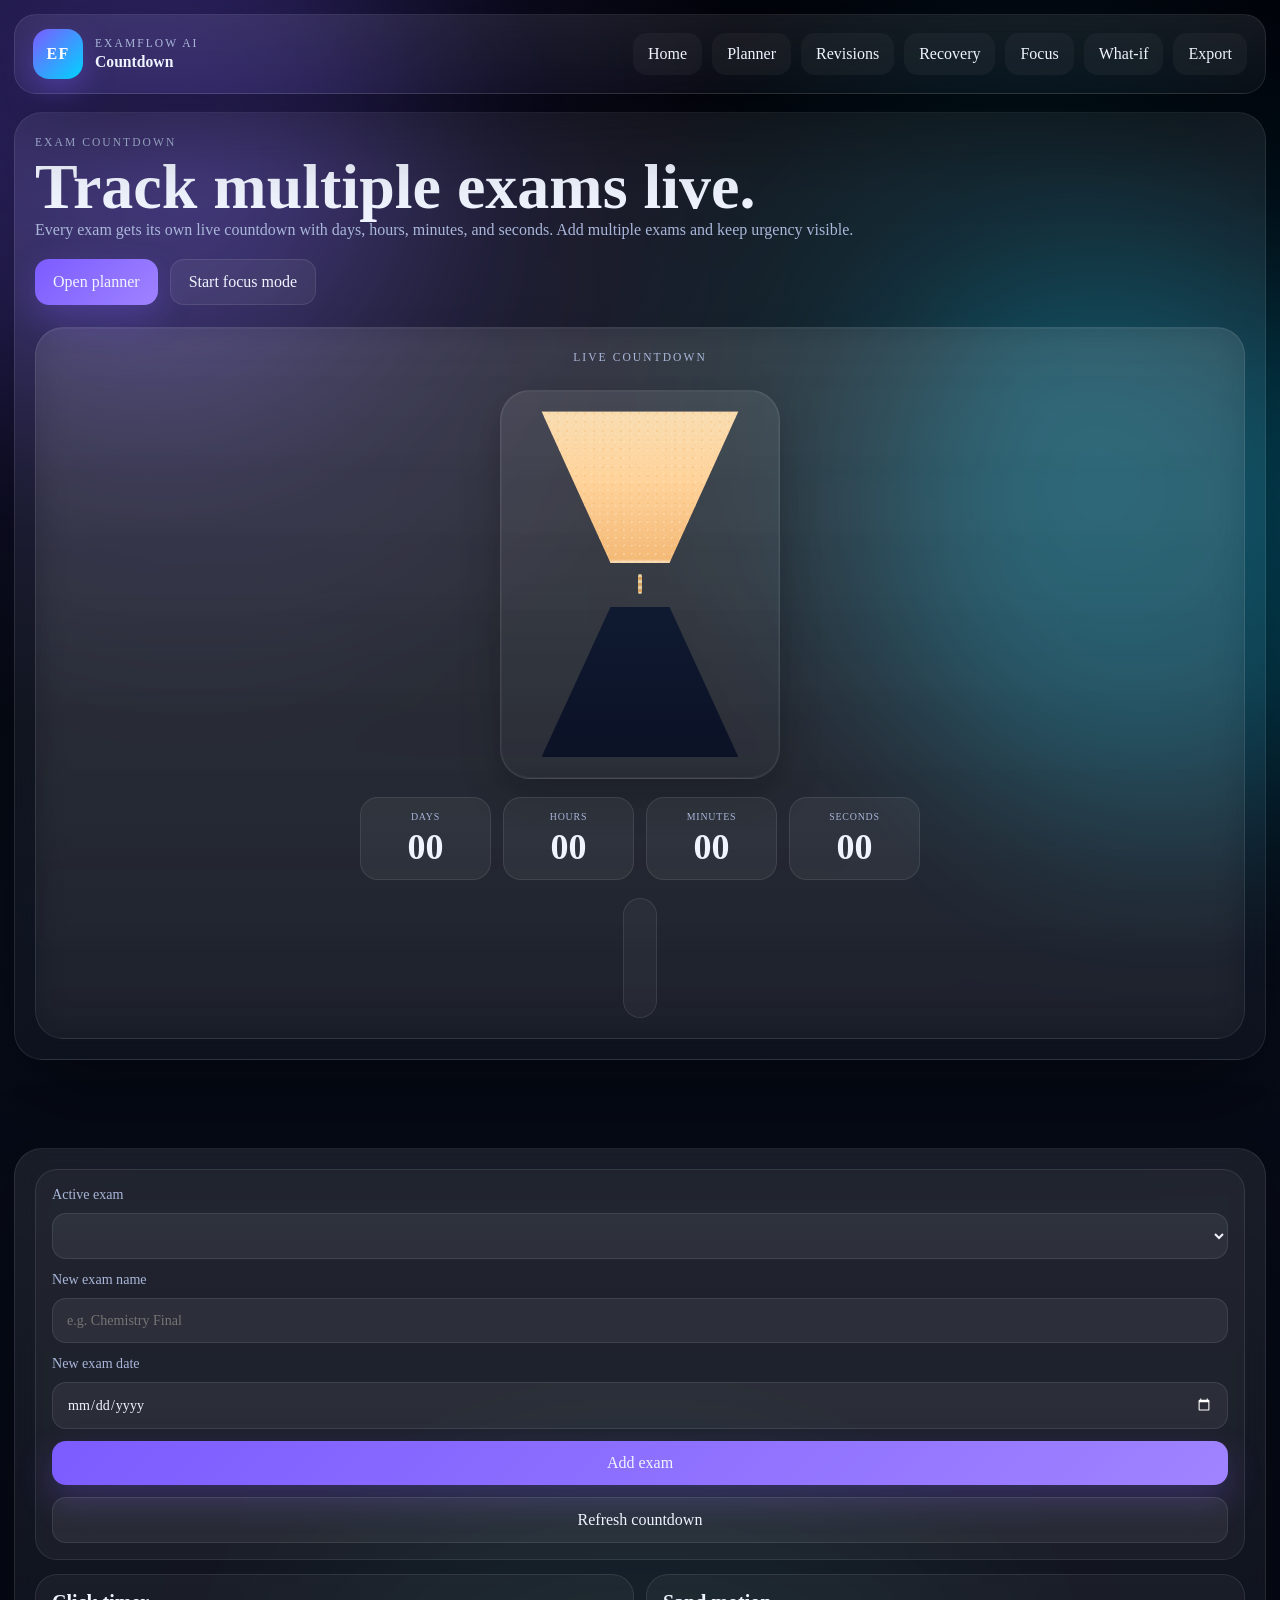
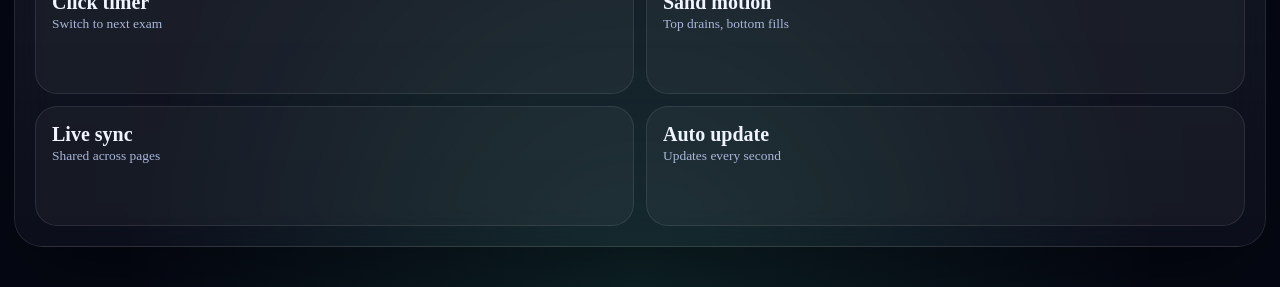
==== countdown.html @ 11ac5e99 "Add files via upload" ====
<!doctype html>
<html lang="en">
  <head>
    <meta charset="UTF-8" />
    <meta name="viewport" content="width=device-width, initial-scale=1.0" />
    <title>ExamFlow AI • Countdown</title>
    <link rel="stylesheet" href="styles.css" />
  </head>
  <body data-page="countdown">
    <div class="ambient ambient-a"></div>
    <div class="ambient ambient-b"></div>

    <header class="topbar glass">
      <a class="brand brand-inline" href="index.html">
        <div class="brand-mark">EF</div>
        <div>
          <p class="eyebrow">ExamFlow AI</p>
          <strong>Countdown</strong>
        </div>
      </a>
      <nav class="topnav">
        <a href="index.html">Home</a>
        <a href="planner.html">Planner</a>
        <a href="revisions.html">Revisions</a>
        <a href="recovery.html">Recovery</a>
        <a href="focus.html">Focus</a>
        <a href="rescheduler.html">What-if</a>
        <a href="export.html">Export</a>
      </nav>
    </header>

    <main class="page-layout two-col">
      <section class="page-shell">
        <section class="page-hero glass reveal">
          <div>
            <p class="eyebrow">Exam countdown</p>
            <h1>Track multiple exams live.</h1>
            <p>
              Every exam gets its own live countdown with days, hours, minutes,
              and seconds. Add multiple exams and keep urgency visible.
            </p>
            <div class="hero-actions">
              <a class="button primary" href="planner.html">Open planner</a>
              <a class="button secondary" href="focus.html">Start focus mode</a>
            </div>
          </div>
          <aside class="countdown-card glass-soft floating-card countdown-center">
            <p class="eyebrow">Live countdown</p>
            <button class="sand-timer" id="sandTimer" type="button" title="Click to switch to the next exam">
              <div class="hourglass-frame">
                <div class="hourglass-bulb top">
                  <div class="sand-top"></div>
                </div>
                <div class="hourglass-neck">
                  <div class="sand-stream"></div>
                </div>
                <div class="hourglass-bulb bottom">
                  <div class="sand-bottom"></div>
                </div>
              </div>
            </button>
            <div class="countdown-box-grid" id="countdownBoxes">
              <article class="count-box">
                <small>Days</small>
                <strong id="countBoxDays" class="count-val">00</strong>
              </article>
              <article class="count-box">
                <small>Hours</small>
                <strong id="countBoxHours" class="count-val">00</strong>
              </article>
              <article class="count-box">
                <small>Minutes</small>
                <strong id="countBoxMinutes" class="count-val">00</strong>
              </article>
              <article class="count-box">
                <small>Seconds</small>
                <strong id="countBoxSeconds" class="count-val">00</strong>
              </article>
            </div>
            <div class="summary-card" id="countdownSummary"></div>
          </aside>
        </section>

        <section class="metrics-grid" id="countdownPreview"></section>
        <section class="feature-page-grid" id="countdownList"></section>
      </section>

      <aside class="side-rail glass reveal">
        <div class="form-card">
          <label>
            Active exam
            <select id="countdownExamSelect"></select>
          </label>
          <label>
            New exam name
            <input id="countdownExamName" type="text" placeholder="e.g. Chemistry Final" />
          </label>
          <label>
            New exam date
            <input id="countdownExamDateNew" type="date" />
          </label>
          <button class="button primary" id="countdownAddExam">Add exam</button>
          <button class="button secondary" id="countdownRefresh">Refresh countdown</button>
        </div>

        <div class="summary-grid">
          <div class="metric-card"><strong>Click timer</strong><span>Switch to next exam</span></div>
          <div class="metric-card"><strong>Sand motion</strong><span>Top drains, bottom fills</span></div>
          <div class="metric-card"><strong>Live sync</strong><span>Shared across pages</span></div>
          <div class="metric-card"><strong>Auto update</strong><span>Updates every second</span></div>
        </div>
      </aside>
    </main>

    <script src="app.js"></script>
  </body>
</html>
---- styles.css ----
:root {
  color-scheme: dark;
  --bg: #050816;
  --panel: rgba(10, 16, 34, 0.74);
  --panel-2: rgba(14, 23, 47, 0.84);
  --line: rgba(255, 255, 255, 0.09);
  --text: #eff4ff;
  --muted: #aab7da;
  --accent: #7c5cff;
  --accent-2: #00d4ff;
  --accent-3: #55f8c7;
  --warn: #ffd166;
  --danger: #ff7d9d;
  --shadow: 0 30px 90px rgba(0, 0, 0, 0.42);
}

* { box-sizing: border-box; }

html { scroll-behavior: smooth; }

body {
  margin: 0;
  min-height: 100vh;
  font-family: Inter, "Segoe UI", system-ui, -apple-system, BlinkMacSystemFont, sans-serif;
  background:
    radial-gradient(circle at 15% 10%, rgba(124, 92, 255, 0.22), transparent 28%),
    radial-gradient(circle at 80% 20%, rgba(0, 212, 255, 0.16), transparent 24%),
    radial-gradient(circle at 50% 100%, rgba(85, 248, 199, 0.12), transparent 26%),
    linear-gradient(180deg, #02040b 0%, #070c18 48%, #050814 100%);
  color: var(--text);
  overflow-x: hidden;
}

body, button, input, select, textarea { font: inherit; }
button, input, select { border: 0; outline: 0; }
button { cursor: pointer; }
a { color: inherit; text-decoration: none; }

.ambient {
  position: fixed;
  width: 34rem;
  height: 34rem;
  border-radius: 50%;
  filter: blur(92px);
  opacity: 0.24;
  pointer-events: none;
  z-index: 0;
  animation: drift 18s ease-in-out infinite alternate;
}

.ambient-a { top: -9rem; left: -9rem; background: #7c5cff; }
.ambient-b { top: 18rem; right: -10rem; background: #00d4ff; animation-delay: -9s; }

.glass,
.glass-soft {
  background: linear-gradient(180deg, rgba(255, 255, 255, 0.08), rgba(255, 255, 255, 0.03));
  border: 1px solid var(--line);
  backdrop-filter: blur(18px);
  box-shadow: var(--shadow);
}

.glass-soft { box-shadow: inset 0 1px 0 rgba(255,255,255,.04); }

.topbar {
  position: sticky;
  top: 14px;
  z-index: 20;
  margin: 14px auto 0;
  width: min(1360px, calc(100% - 28px));
  border-radius: 22px;
  padding: 14px 18px;
  display: flex;
  align-items: center;
  justify-content: space-between;
  gap: 16px;
}

.brand {
  display: flex;
  gap: 12px;
  align-items: center;
}

.brand-inline strong { font-size: 0.98rem; }

.brand-mark {
  width: 50px;
  height: 50px;
  border-radius: 16px;
  display: grid;
  place-items: center;
  background: linear-gradient(135deg, var(--accent), var(--accent-2));
  font-weight: 900;
  letter-spacing: .08em;
  color: white;
  box-shadow: 0 12px 30px rgba(124,92,255,.35);
}

.eyebrow {
  margin: 0 0 4px;
  color: var(--muted);
  text-transform: uppercase;
  letter-spacing: .18em;
  font-size: .72rem;
}

h1, h2, h3, h4, p { margin-top: 0; }
h1 { margin-bottom: 0; font-size: clamp(2.6rem, 5vw, 5rem); line-height: .93; }
h2 { font-size: clamp(1.45rem, 2.4vw, 2.3rem); line-height: 1.02; margin-bottom: 0; }
h3 { font-size: 1.35rem; margin-bottom: 0; }
h4 { margin-bottom: 0; }

.topnav {
  display: flex;
  align-items: center;
  flex-wrap: wrap;
  gap: 10px;
  justify-content: flex-end;
}

.topnav a,
.pill {
  padding: 11px 14px;
  border-radius: 14px;
  background: rgba(255,255,255,.04);
  border: 1px solid transparent;
  color: var(--text);
  transition: transform 180ms ease, background 180ms ease, border-color 180ms ease;
}

.topnav a:hover,
.pill:hover,
.pill.active {
  transform: translateY(-1px);
  background: rgba(124,92,255,.15);
  border-color: rgba(124,92,255,.28);
}

.button {
  display: inline-flex;
  align-items: center;
  justify-content: center;
  gap: 10px;
  padding: 13px 18px;
  border-radius: 14px;
  color: var(--text);
  transition: transform 180ms ease, box-shadow 180ms ease, background 180ms ease;
  position: relative;
  overflow: hidden;
}

.button::after {
  content: "";
  position: absolute;
  inset: 0;
  background: linear-gradient(135deg, rgba(255,255,255,.2), transparent 55%);
  opacity: 0;
  transition: opacity 180ms ease;
}

.button:hover { transform: translateY(-1px); }
.button:hover::after { opacity: 1; }

.primary { background: linear-gradient(135deg, var(--accent), #9f83ff); box-shadow: 0 14px 34px rgba(124,92,255,.28); }
.secondary { background: rgba(255,255,255,.06); border: 1px solid var(--line); }
.glow { box-shadow: 0 18px 48px rgba(0, 212, 255, .18); }

.home-layout,
.page-layout {
  position: relative;
  z-index: 1;
  width: min(1360px, calc(100% - 28px));
  margin: 18px auto 40px;
}

.home-layout { display: grid; gap: 22px; }

.hero-home,
.page-hero,
.showcase-panel,
.card,
.feature-card,
.countdown-card,
.preview-card,
.panel,
.side-rail {
  border-radius: 28px;
}

.hero-home {
  display: grid;
  grid-template-columns: minmax(0, 1.3fr) minmax(320px, .8fr);
  gap: 22px;
  padding: 24px;
  min-height: 520px;
  align-items: stretch;
}

.hero-copy { max-width: 66ch; color: var(--muted); line-height: 1.75; font-size: 1.04rem; }
.hero-actions { display: flex; gap: 12px; flex-wrap: wrap; }
.hero-actions-wrap { margin: 24px 0; }

.quick-form {
  padding: 16px;
  border-radius: 22px;
  display: grid;
  grid-template-columns: repeat(4, minmax(0, 1fr));
  gap: 14px;
}

.quick-form label,
.form-card label,
.control label,
.stacked-field label {
  display: grid;
  gap: 10px;
  color: var(--muted);
  font-size: .88rem;
}

input[type="date"],
input[type="file"],
input[type="text"],
input[type="number"],
input[type="search"],
select,
textarea {
  width: 100%;
  color: var(--text);
  background: rgba(255,255,255,.06);
  border: 1px solid var(--line);
  border-radius: 14px;
  padding: 13px 14px;
}

input[type="range"] { width: 100%; accent-color: var(--accent); }

.countdown-card {
  padding: 20px;
  display: grid;
  gap: 18px;
  align-content: start;
}

.countdown-card.countdown-center {
  align-content: center;
  justify-items: center;
  text-align: center;
}

.sand-timer {
  width: min(280px, 92%);
  aspect-ratio: 0.72;
  background: transparent;
  border: 0;
  padding: 0;
  display: grid;
  place-items: center;
  cursor: pointer;
  transition: transform 240ms ease;
}

.sand-timer:hover {
  transform: translateY(-2px) scale(1.01);
}

.sand-timer.flip {
  animation: sandFlip 800ms ease;
}

.hourglass-frame {
  width: 100%;
  height: 100%;
  display: grid;
  grid-template-rows: 1fr 20px 1fr;
  gap: 8px;
  padding: 16px;
  border-radius: 30px;
  background: linear-gradient(180deg, rgba(255,255,255,.08), rgba(255,255,255,.02));
  border: 1px solid var(--line);
  box-shadow: inset 0 0 0 1px rgba(255,255,255,.04), 0 14px 40px rgba(0,0,0,.24);
}

.hourglass-bulb {
  position: relative;
  overflow: hidden;
  border: 1px solid rgba(255,255,255,.18);
  background: linear-gradient(180deg, rgba(14, 25, 49, 0.96), rgba(10, 17, 38, 0.9));
}

.hourglass-bulb.top {
  clip-path: polygon(10% 3%, 90% 3%, 62% 98%, 38% 98%);
  border-radius: 14px;
}

.hourglass-bulb.bottom {
  clip-path: polygon(38% 3%, 62% 3%, 90% 97%, 10% 97%);
  border-radius: 14px;
}

.sand-top,
.sand-bottom {
  position: absolute;
  left: 0;
  right: 0;
  background: linear-gradient(180deg, #f8ddb2, #ffd39b 45%, #f3b875 100%);
  overflow: hidden;
}

.sand-top {
  top: 0;
  height: calc((100 - var(--sand-progress, 0)) * 1%);
  transition: height 980ms linear;
}

.sand-bottom {
  bottom: 0;
  height: calc(var(--sand-progress, 0) * 1%);
  transition: height 980ms linear;
}

.sand-top::before,
.sand-bottom::before {
  content: "";
  position: absolute;
  inset: 0;
  background:
    radial-gradient(circle at 20% 22%, rgba(255, 239, 210, .8) 0 1px, transparent 1px),
    radial-gradient(circle at 45% 55%, rgba(246, 184, 105, .7) 0 1px, transparent 1px),
    radial-gradient(circle at 72% 68%, rgba(250, 207, 153, .8) 0 1px, transparent 1px);
  background-size: 8px 8px, 9px 9px, 10px 10px;
  opacity: .45;
  animation: grainDrift 4s linear infinite;
}

.sand-top::after,
.sand-bottom::after {
  content: "";
  position: absolute;
  left: 0;
  right: 0;
  height: 6px;
  background: radial-gradient(ellipse at center, rgba(255, 248, 231, .6), transparent 70%);
}

.sand-top::after { bottom: 0; }
.sand-bottom::after { top: 0; }

.sand-timer.sand-tick .sand-top::before,
.sand-timer.sand-tick .sand-bottom::before {
  animation-duration: 1.2s;
}

.hourglass-neck {
  position: relative;
  display: grid;
  place-items: center;
}

.sand-stream {
  width: 4px;
  height: 100%;
  border-radius: 999px;
  background:
    repeating-linear-gradient(
      180deg,
      rgba(255, 228, 176, .95) 0 3px,
      rgba(245, 183, 104, .92) 3px 6px
    );
  opacity: calc(.2 + (100 - var(--sand-progress, 0)) / 140);
  transition: opacity 350ms ease, filter 220ms ease;
  animation: sandStreamFlow 300ms linear infinite;
}

.sand-timer.sand-tick .sand-stream {
  filter: drop-shadow(0 0 6px rgba(255, 216, 149, .65));
}

.countdown-box-grid {
  width: 100%;
  max-width: 560px;
  display: grid;
  grid-template-columns: repeat(4, minmax(0, 1fr));
  gap: 12px;
  justify-content: center;
}

.count-box {
  padding: 14px 10px;
  border-radius: 18px;
  background: rgba(255,255,255,.05);
  border: 1px solid var(--line);
  display: grid;
  gap: 6px;
  text-align: center;
  justify-items: center;
}

.count-box small {
  color: var(--muted);
  text-transform: uppercase;
  letter-spacing: .08em;
  font-size: .62rem;
  line-height: 1.1;
  width: 100%;
  text-align: center;
  white-space: nowrap;
}

.count-val {
  display: block;
  font-size: clamp(1.5rem, 3.2vw, 2.25rem);
  line-height: 1;
}

.count-val.tick {
  animation: countTick 320ms ease;
}

.countdown-ring {
  aspect-ratio: 1;
  border-radius: 50%;
  display: grid;
  place-items: center;
  background:
    conic-gradient(var(--accent) calc(var(--progress, 0) * 1%), rgba(255,255,255,.07) 0);
  padding: 14px;
  position: relative;
}

.countdown-ring::before {
  content: "";
  position: absolute;
  inset: 18px;
  border-radius: 50%;
  background: linear-gradient(180deg, rgba(11, 18, 40, 0.92), rgba(11, 18, 40, 0.78));
  border: 1px solid rgba(255,255,255,.07);
}

.countdown-ring > div {
  position: relative;
  z-index: 1;
  text-align: center;
}

.countdown-ring strong {
  display: block;
  font-size: clamp(3rem, 8vw, 5.6rem);
  line-height: .9;
}

.countdown-ring span { color: var(--muted); text-transform: uppercase; letter-spacing: .18em; font-size: .74rem; }

.mini-grid {
  display: grid;
  grid-template-columns: repeat(2, minmax(0, 1fr));
  gap: 12px;
}

.mini-card,
.stat-card,
.feature-card,
.metric-card,
.timeline-card,
.task-card,
.note-card,
.export-card,
.mock-card,
.summary-card {
  background: rgba(255,255,255,.04);
  border: 1px solid var(--line);
}

.mini-card {
  padding: 14px;
  border-radius: 18px;
}

.mini-card strong,
.metric-card strong,
.feature-card strong,
.summary-card strong {
  display: block;
  font-size: 1.25rem;
}

.mini-card span,
.metric-card span,
.feature-card span,
.summary-card span { color: var(--muted); font-size: .84rem; }

.feature-strip {
  display: grid;
  grid-template-columns: repeat(7, minmax(0, 1fr));
  gap: 14px;
}

.feature-card {
  padding: 18px;
  border-radius: 24px;
  display: grid;
  gap: 12px;
  min-height: 190px;
  transform: translateY(0);
  transition: transform 220ms ease, border-color 220ms ease, box-shadow 220ms ease;
  position: relative;
  overflow: hidden;
}

.feature-card:hover {
  transform: translateY(-6px);
  border-color: rgba(124,92,255,.35);
  box-shadow: 0 24px 52px rgba(0,0,0,.3);
}

.feature-card::after {
  content: "";
  position: absolute;
  inset: auto -18% -45% auto;
  width: 140px;
  height: 140px;
  border-radius: 50%;
  background: radial-gradient(circle, rgba(124,92,255,.4), transparent 68%);
  opacity: 0.75;
}

.showcase-grid {
  display: grid;
  grid-template-columns: 1.05fr .95fr;
  gap: 22px;
}

.showcase-panel,
.panel,
.page-hero,
.side-rail { padding: 20px; }

.panel-head {
  display: flex;
  justify-content: space-between;
  gap: 14px;
  align-items: flex-start;
  margin-bottom: 18px;
}

.badge {
  padding: 10px 12px;
  border-radius: 999px;
  background: rgba(76, 224, 160, 0.14);
  color: #affee0;
  border: 1px solid rgba(76, 224, 160, 0.2);
  font-size: .8rem;
  white-space: nowrap;
}

.badge.subtle { background: rgba(255,255,255,.05); color: var(--muted); border-color: var(--line); }

.mock-calendar,
.timeline,
.revision-timeline,
.recovery-list,
.export-grid,
.feature-page-grid,
.planner-grid,
.focus-grid,
.rescheduler-grid {
  display: grid;
  gap: 14px;
}

.mock-calendar {
  grid-template-columns: repeat(2, minmax(0, 1fr));
}

.day-card,
.timeline-card,
.task-card,
.note-card,
.export-card,
.metric-card,
.summary-card {
  border-radius: 22px;
  padding: 16px;
}

.day-card {
  min-height: 160px;
  background: rgba(255,255,255,.035);
  border: 1px solid var(--line);
  transition: transform 200ms ease, border-color 200ms ease;
}

.day-card:hover { transform: translateY(-3px); border-color: rgba(0,212,255,.25); }

.day-head {
  display: flex;
  justify-content: space-between;
  gap: 10px;
  align-items: baseline;
  margin-bottom: 12px;
}

.day-head small,
.timeline-card p,
.task-card p,
.note-card p,
.export-card p,
.metric-card p,
.summary-card p,
.helper,
.hint,
.muted {
  color: var(--muted);
}

.timeline-card,
.task-card,
.note-card,
.export-card,
.summary-card,
.metric-card {
  background: rgba(255,255,255,.04);
  border: 1px solid var(--line);
}

.timeline-card {
  position: relative;
  overflow: hidden;
}

button.timeline-card {
  width: 100%;
  text-align: left;
  cursor: pointer;
}

.active-countdown-card {
  border-color: rgba(124,92,255,.45);
  box-shadow: 0 0 0 1px rgba(124,92,255,.25), 0 18px 42px rgba(0,0,0,.24);
}

.timeline-card::before {
  content: "";
  position: absolute;
  inset: 0 auto 0 0;
  width: 4px;
  border-radius: 999px;
  background: linear-gradient(180deg, var(--accent), var(--accent-2));
}

.timeline-card strong,
.task-card strong,
.export-card strong,
.summary-card strong { display: block; margin-bottom: 6px; }

.timeline-card span,
.task-card span { color: var(--muted); font-size: .85rem; }

.planner-grid {
  grid-template-columns: 1.2fr .8fr;
}

.table-wrap {
  overflow: auto;
  border-radius: 20px;
  border: 1px solid var(--line);
}

table {
  width: 100%;
  min-width: 860px;
  border-collapse: collapse;
  background: rgba(0,0,0,.1);
}

th, td {
  padding: 14px;
  text-align: left;
  border-bottom: 1px solid rgba(255,255,255,.06);
}

th {
  text-transform: uppercase;
  letter-spacing: .08em;
  font-size: .78rem;
  color: var(--muted);
  background: rgba(255,255,255,.03);
}

td { font-size: .92rem; }

.pill,
.task-pill,
.priority-pill,
.status-pill,
.chip,
.tag,
.round-badge {
  display: inline-flex;
  align-items: center;
  justify-content: center;
  border-radius: 999px;
}

.task-pill {
  padding: 9px 11px;
  background: rgba(255,255,255,.06);
  margin-bottom: 8px;
}

.task-pill.revision { background: rgba(0,212,255,.14); color: #bff7ff; }
.task-pill.mock { background: rgba(255,209,102,.14); color: #ffe6a0; }
.task-pill.recovery { background: rgba(255,125,157,.13); color: #ffc7d5; }

.priority-pill { padding: 7px 10px; background: rgba(124,92,255,.16); color: #e0d9ff; }
.status-pill, .chip, .tag { padding: 7px 10px; background: rgba(255,255,255,.06); color: var(--muted); }

.calendar-heatmap {
  display: grid;
  grid-template-columns: repeat(7, minmax(0, 1fr));
  gap: 10px;
}

.side-rail .calendar-heatmap {
  grid-template-columns: 1fr;
  max-height: 520px;
  overflow: auto;
  padding-right: 4px;
}

.side-rail .heat-cell {
  min-height: 96px;
}

.heat-cell {
  min-height: 88px;
  padding: 12px;
  border-radius: 18px;
  background: rgba(255,255,255,.04);
  border: 1px solid var(--line);
  display: grid;
  align-content: start;
  gap: 6px;
}

.heat-cell strong { display: block; margin-bottom: 8px; }
.heat-cell small { color: var(--muted); }

.focus-grid { grid-template-columns: 1.1fr .9fr; }
.task-list { list-style: none; padding: 0; margin: 0; display: grid; gap: 12px; }
.task-list li,
.progress-row,
.feature-row,
.form-card,
.planner-sidebar,
.focus-panel,
.timer-panel,
.rescheduler-panel {
  border-radius: 22px;
  padding: 16px;
  background: rgba(255,255,255,.04);
  border: 1px solid var(--line);
}

.task-list li {
  display: grid;
  gap: 10px;
}

.task-list header,
.task-head,
.feature-head {
  display: flex;
  justify-content: space-between;
  gap: 12px;
  align-items: baseline;
}

.task-actions,
.timer-controls,
.export-actions,
.action-row { display: flex; gap: 10px; flex-wrap: wrap; }

.task-actions button,
.timer-controls button,
.export-actions button,
.action-row button { padding: 9px 12px; border-radius: 12px; color: var(--text); background: rgba(255,255,255,.08); }

.timer-panel {
  background: linear-gradient(180deg, rgba(124,92,255,.16), rgba(255,255,255,.04));
}

.timer-ring {
  margin: 12px auto 0;
  width: min(260px, 100%);
  aspect-ratio: 1;
  border-radius: 50%;
  display: grid;
  place-items: center;
  background: conic-gradient(var(--accent-2) calc(var(--timer-progress, 0) * 1%), rgba(255,255,255,.08) 0);
  padding: 14px;
}

.timer-ring > div {
  width: 100%;
  height: 100%;
  border-radius: 50%;
  background: linear-gradient(180deg, rgba(10,16,35,.96), rgba(11,17,37,.82));
  display: grid;
  place-items: center;
}

.timer-ring strong { font-size: clamp(2.4rem, 5vw, 3.8rem); }

.rescheduler-grid { grid-template-columns: repeat(3, minmax(0, 1fr)); }

.preview-card {
  padding: 18px;
  border-radius: 22px;
  background: rgba(255,255,255,.04);
  border: 1px solid var(--line);
}

.page-hero {
  display: grid;
  grid-template-columns: minmax(0, 1.2fr) minmax(320px, .8fr);
  gap: 22px;
  margin-bottom: 22px;
  min-height: 300px;
  align-items: center;
}

.page-hero p { color: var(--muted); line-height: 1.7; }

.page-shell {
  display: grid;
  gap: 22px;
}

.page-layout.two-col {
  display: grid;
  grid-template-columns: minmax(0, 1.18fr) minmax(320px, .82fr);
  gap: 22px;
}

.side-rail {
  display: grid;
  gap: 14px;
  align-content: start;
}

.side-links { display: grid; gap: 10px; }

.side-links a {
  padding: 12px 14px;
  border-radius: 14px;
  background: rgba(255,255,255,.04);
  border: 1px solid var(--line);
}

.summary-grid,
.metrics-grid {
  display: grid;
  grid-template-columns: repeat(2, minmax(0, 1fr));
  gap: 12px;
}

.summary-card,
.metric-card { min-height: 120px; }

.summary-card.compact {
  min-height: 0;
  padding: 14px;
}

.floating-card,
.floating-panel { animation: float 7s ease-in-out infinite; }

.reveal { animation: rise 700ms ease both; }
.reveal:nth-child(2) { animation-delay: 80ms; }
.reveal:nth-child(3) { animation-delay: 140ms; }

.feature-card:nth-child(1) { animation: pulse 8s ease-in-out infinite; }
.feature-card:nth-child(2) { animation: pulse 8s ease-in-out infinite 1s; }
.feature-card:nth-child(3) { animation: pulse 8s ease-in-out infinite 2s; }

.form-card {
  display: grid;
  gap: 12px;
}

.stacked-field { display: grid; gap: 8px; }

.divider { height: 1px; background: rgba(255,255,255,.08); margin: 4px 0; }

.timeline,
.revision-timeline,
.recovery-list,
.export-grid,
.feature-page-grid,
.planner-grid,
.focus-grid,
.rescheduler-grid,
.summary-grid,
.metrics-grid { align-items: start; }

.no-wrap { white-space: nowrap; }

.loader-line {
  height: 4px;
  border-radius: 999px;
  background: linear-gradient(90deg, var(--accent), var(--accent-2), var(--accent-3));
  background-size: 200% 100%;
  animation: shimmer 4s linear infinite;
}

.ai-status-row {
  display: flex;
  align-items: center;
  justify-content: space-between;
  gap: 10px;
  margin-bottom: 14px;
  flex-wrap: wrap;
}

#aiProviderMeta {
  text-align: right;
  max-width: 100%;
  opacity: .86;
}

#aiNotesGrid,
#aiBackupGrid {
  margin-top: 14px;
}

.ai-note-card {
  border-radius: 18px;
  padding: 14px;
  background: rgba(255,255,255,.04);
  border: 1px solid var(--line);
  line-height: 1.6;
}

.ai-note-card strong {
  display: block;
  margin-bottom: 6px;
}

.ai-table-wrap {
  margin-top: 14px;
}

.ai-table-wrap td {
  vertical-align: top;
  line-height: 1.6;
  font-size: .96rem;
}

.ai-loading {
  position: relative;
}

.ai-loading::after {
  content: "";
  position: absolute;
  inset: 0;
  background: linear-gradient(90deg, transparent, rgba(255,255,255,.08), transparent);
  animation: shimmer 1.2s linear infinite;
  pointer-events: none;
}

@keyframes drift {
  from { transform: translate3d(0,0,0) scale(1); }
  to { transform: translate3d(20px, -16px, 0) scale(1.06); }
}

@keyframes float {
  0%, 100% { transform: translateY(0px); }
  50% { transform: translateY(-8px); }
}

@keyframes rise {
  from { opacity: 0; transform: translateY(24px); }
  to { opacity: 1; transform: translateY(0); }
}

@keyframes pulse {
  0%, 100% { box-shadow: 0 16px 40px rgba(0,0,0,.18); }
  50% { box-shadow: 0 24px 60px rgba(0,212,255,.08); }
}

@keyframes shimmer {
  from { background-position: 0% 50%; }
  to { background-position: 200% 50%; }
}

@keyframes countTick {
  0% { transform: translateY(4px); opacity: .45; }
  100% { transform: translateY(0); opacity: 1; }
}

@keyframes sandFlip {
  0% { transform: rotate(0deg); }
  50% { transform: rotate(180deg) scale(1.02); }
  100% { transform: rotate(360deg); }
}

@keyframes grainDrift {
  0% { transform: translateY(0); }
  100% { transform: translateY(8px); }
}

@keyframes sandStreamFlow {
  from { background-position: 0 0; }
  to { background-position: 0 6px; }
}

@media (max-width: 1280px) {
  .hero-home,
  .showcase-grid,
  .planner-grid,
  .page-hero,
  .page-layout.two-col,
  .focus-grid { grid-template-columns: 1fr; }

  .feature-strip { grid-template-columns: repeat(3, minmax(0, 1fr)); }
  .rescheduler-grid { grid-template-columns: repeat(2, minmax(0, 1fr)); }
}

@media (max-width: 860px) {
  .topbar { width: min(100%, calc(100% - 16px)); top: 8px; padding: 12px 14px; }
  .home-layout, .page-layout { width: min(100%, calc(100% - 16px)); }
  .feature-strip, .mock-calendar, .mini-grid, .summary-grid, .metrics-grid, .rescheduler-grid { grid-template-columns: 1fr 1fr; }
  .quick-form { grid-template-columns: 1fr 1fr; }
  table { min-width: 760px; }
}

@media (max-width: 620px) {
  .topbar { flex-direction: column; align-items: stretch; }
  .topnav { justify-content: flex-start; }
  .feature-strip, .mock-calendar, .mini-grid, .summary-grid, .metrics-grid, .rescheduler-grid, .quick-form { grid-template-columns: 1fr; }
  .countdown-ring strong { font-size: 3.2rem; }
  .countdown-box-grid { grid-template-columns: repeat(2, minmax(0, 1fr)); }
}

@media print {
  body { background: white; color: #111; }
  .ambient, .topbar, .button, .export-actions, .side-rail, .hero-actions, .quick-form { display: none !important; }
  .glass, .glass-soft, .feature-card, .day-card, .timeline-card, .task-card, .note-card, .export-card, .metric-card, .summary-card { box-shadow: none; background: white; color: #111; border-color: #ddd; }
}
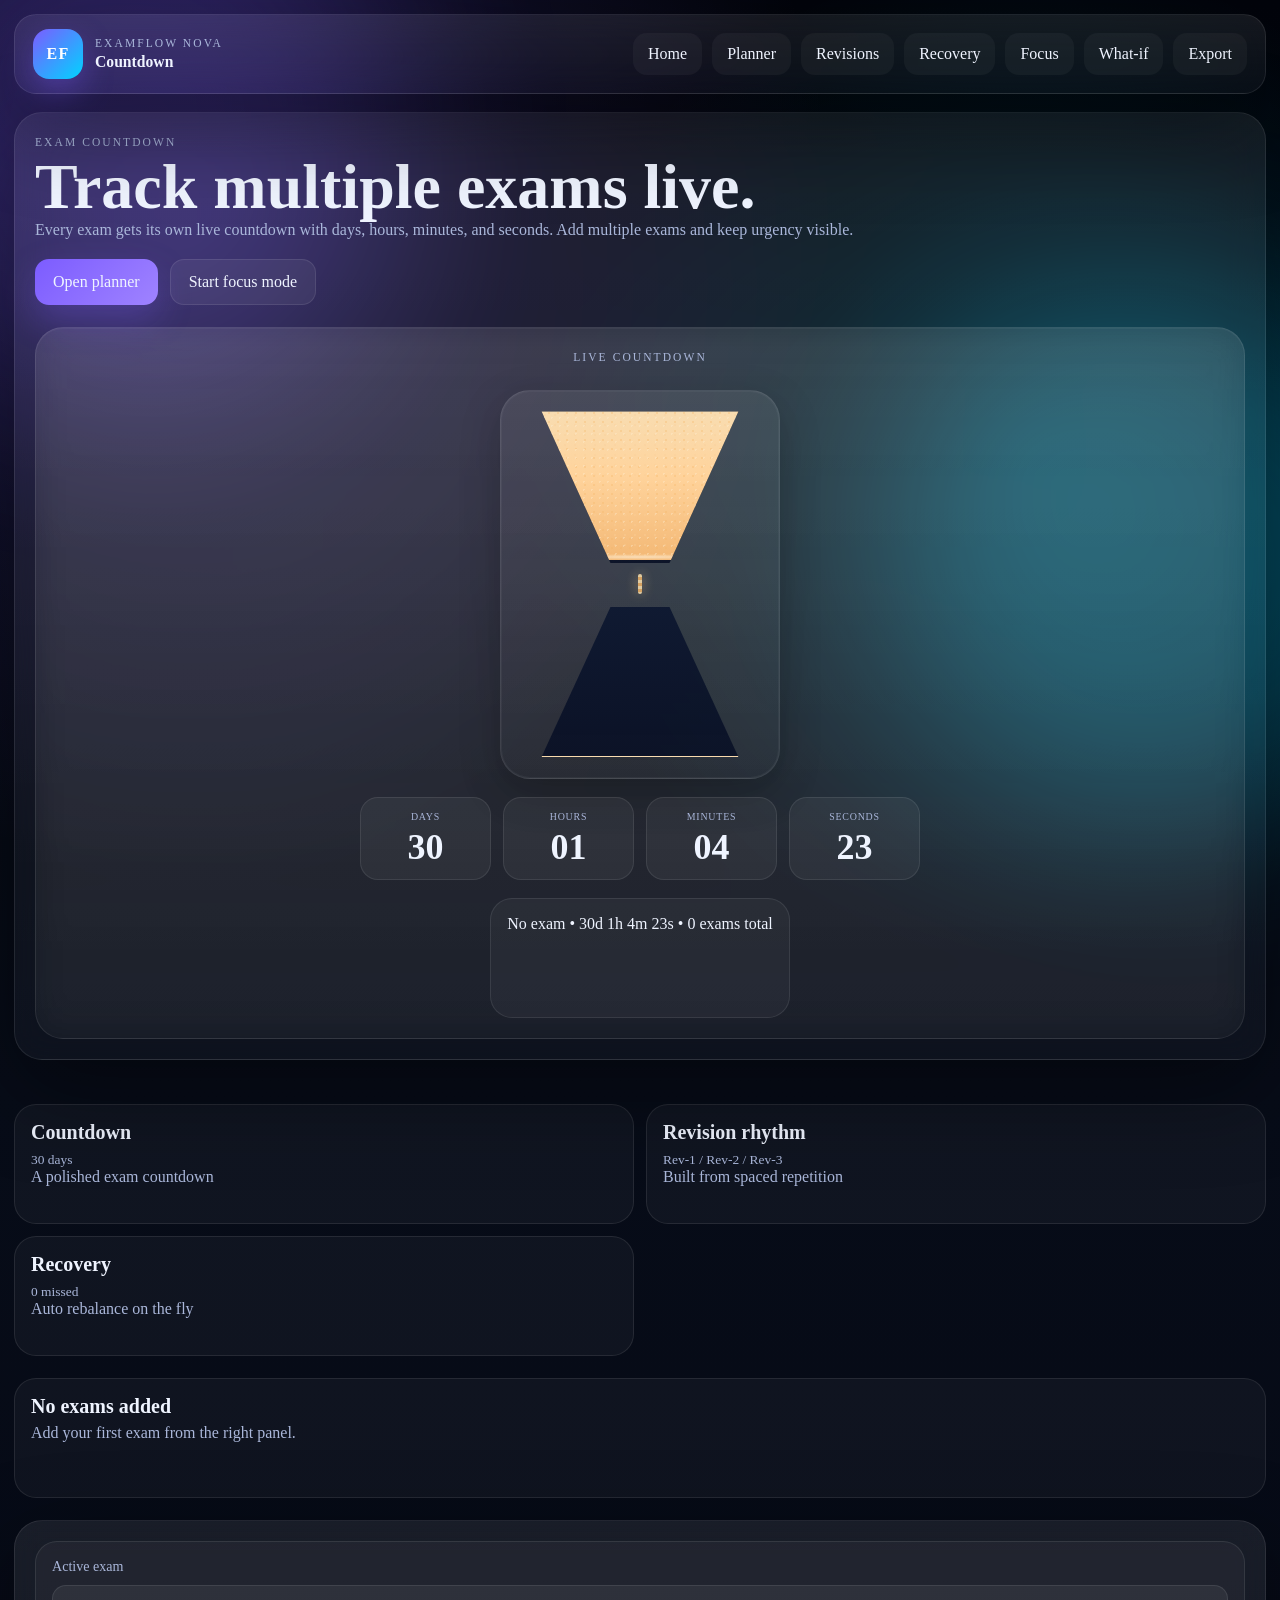
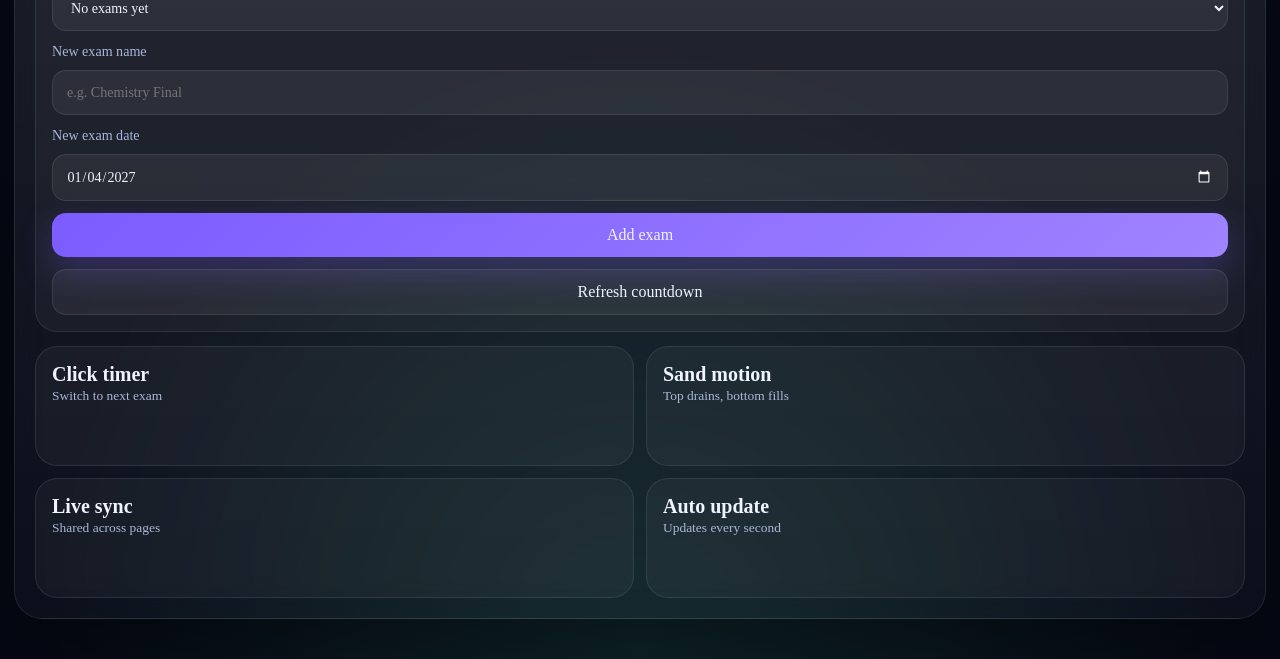
==== commit 8098e774: "Update countdown.html" ====
--- a/countdown.html
+++ b/countdown.html
@@ -3,7 +3,7 @@
   <head>
     <meta charset="UTF-8" />
     <meta name="viewport" content="width=device-width, initial-scale=1.0" />
-    <title>ExamFlow AI • Countdown</title>
+    <title>ExamFlow Nova • Countdown</title>
     <link rel="stylesheet" href="styles.css" />
   </head>
   <body data-page="countdown">
@@ -14,7 +14,7 @@
       <a class="brand brand-inline" href="index.html">
         <div class="brand-mark">EF</div>
         <div>
-          <p class="eyebrow">ExamFlow AI</p>
+          <p class="eyebrow">ExamFlow Nova</p>
           <strong>Countdown</strong>
         </div>
       </a>
